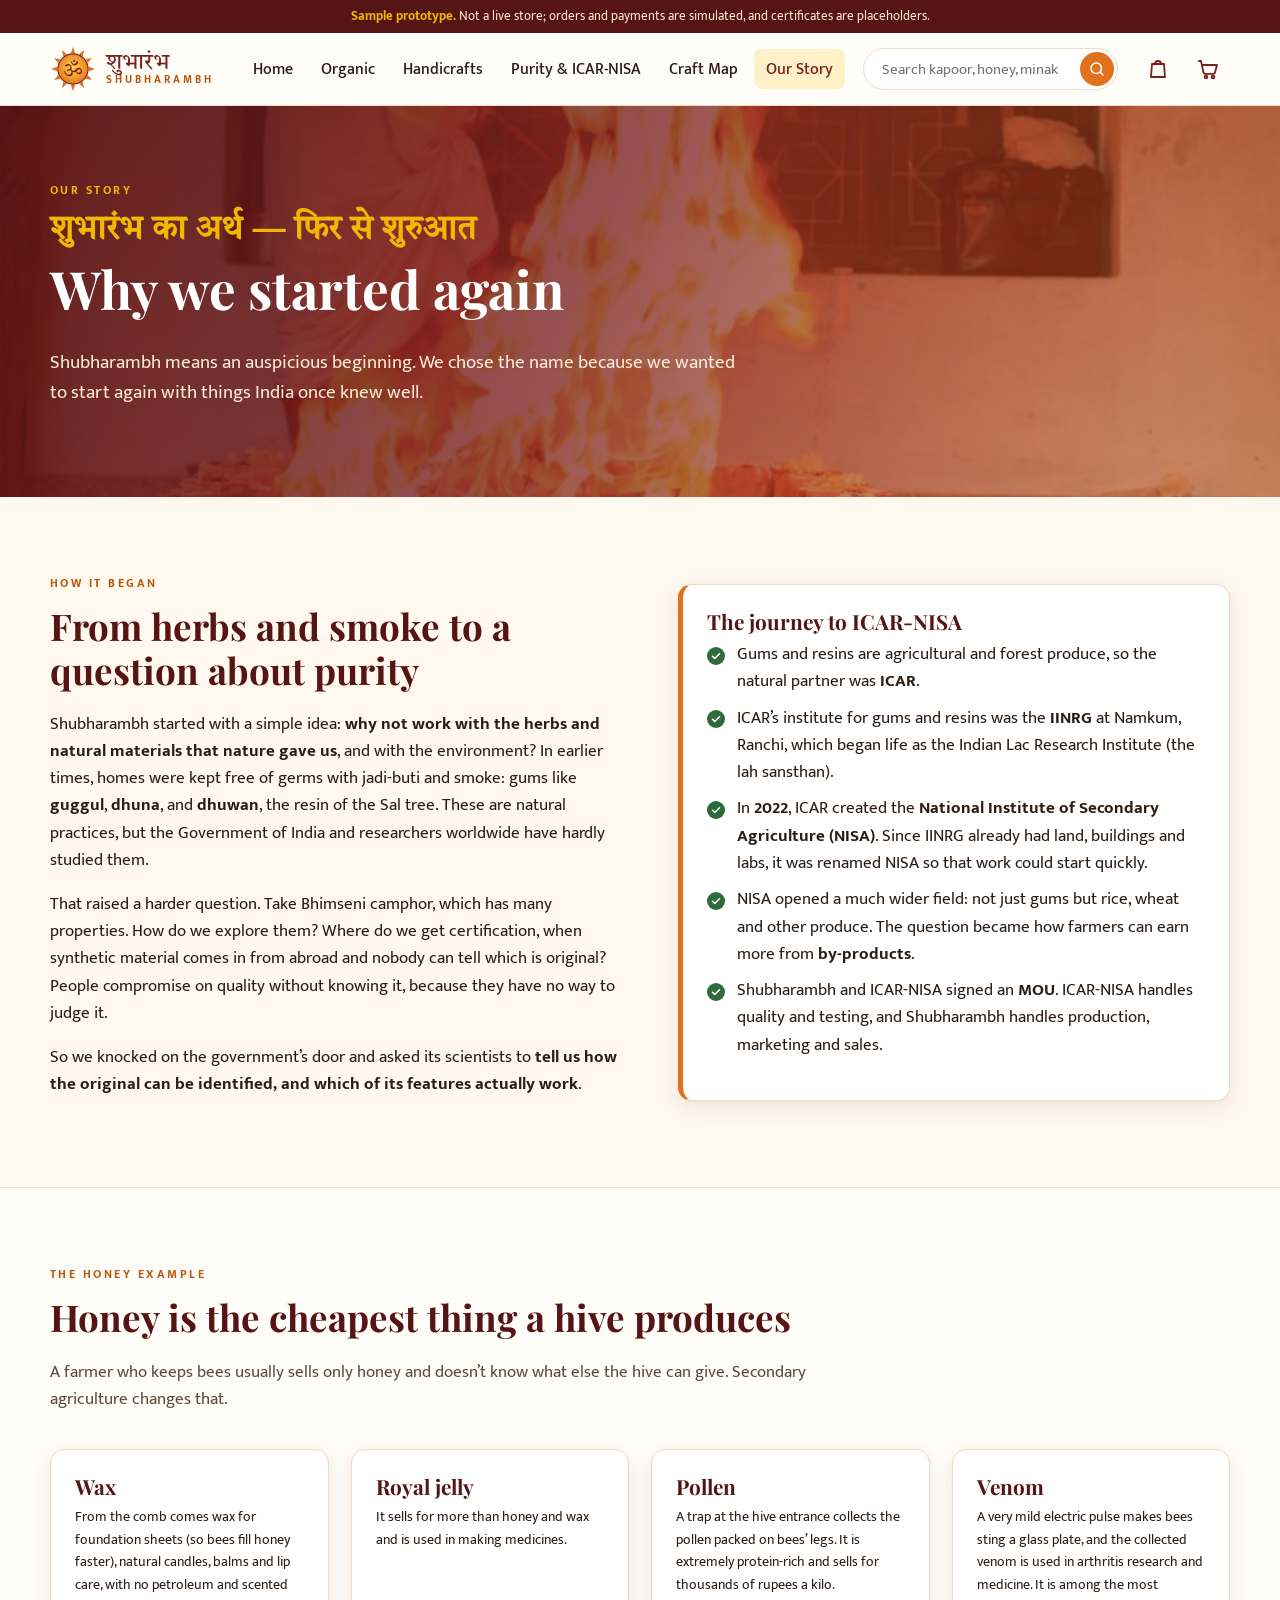
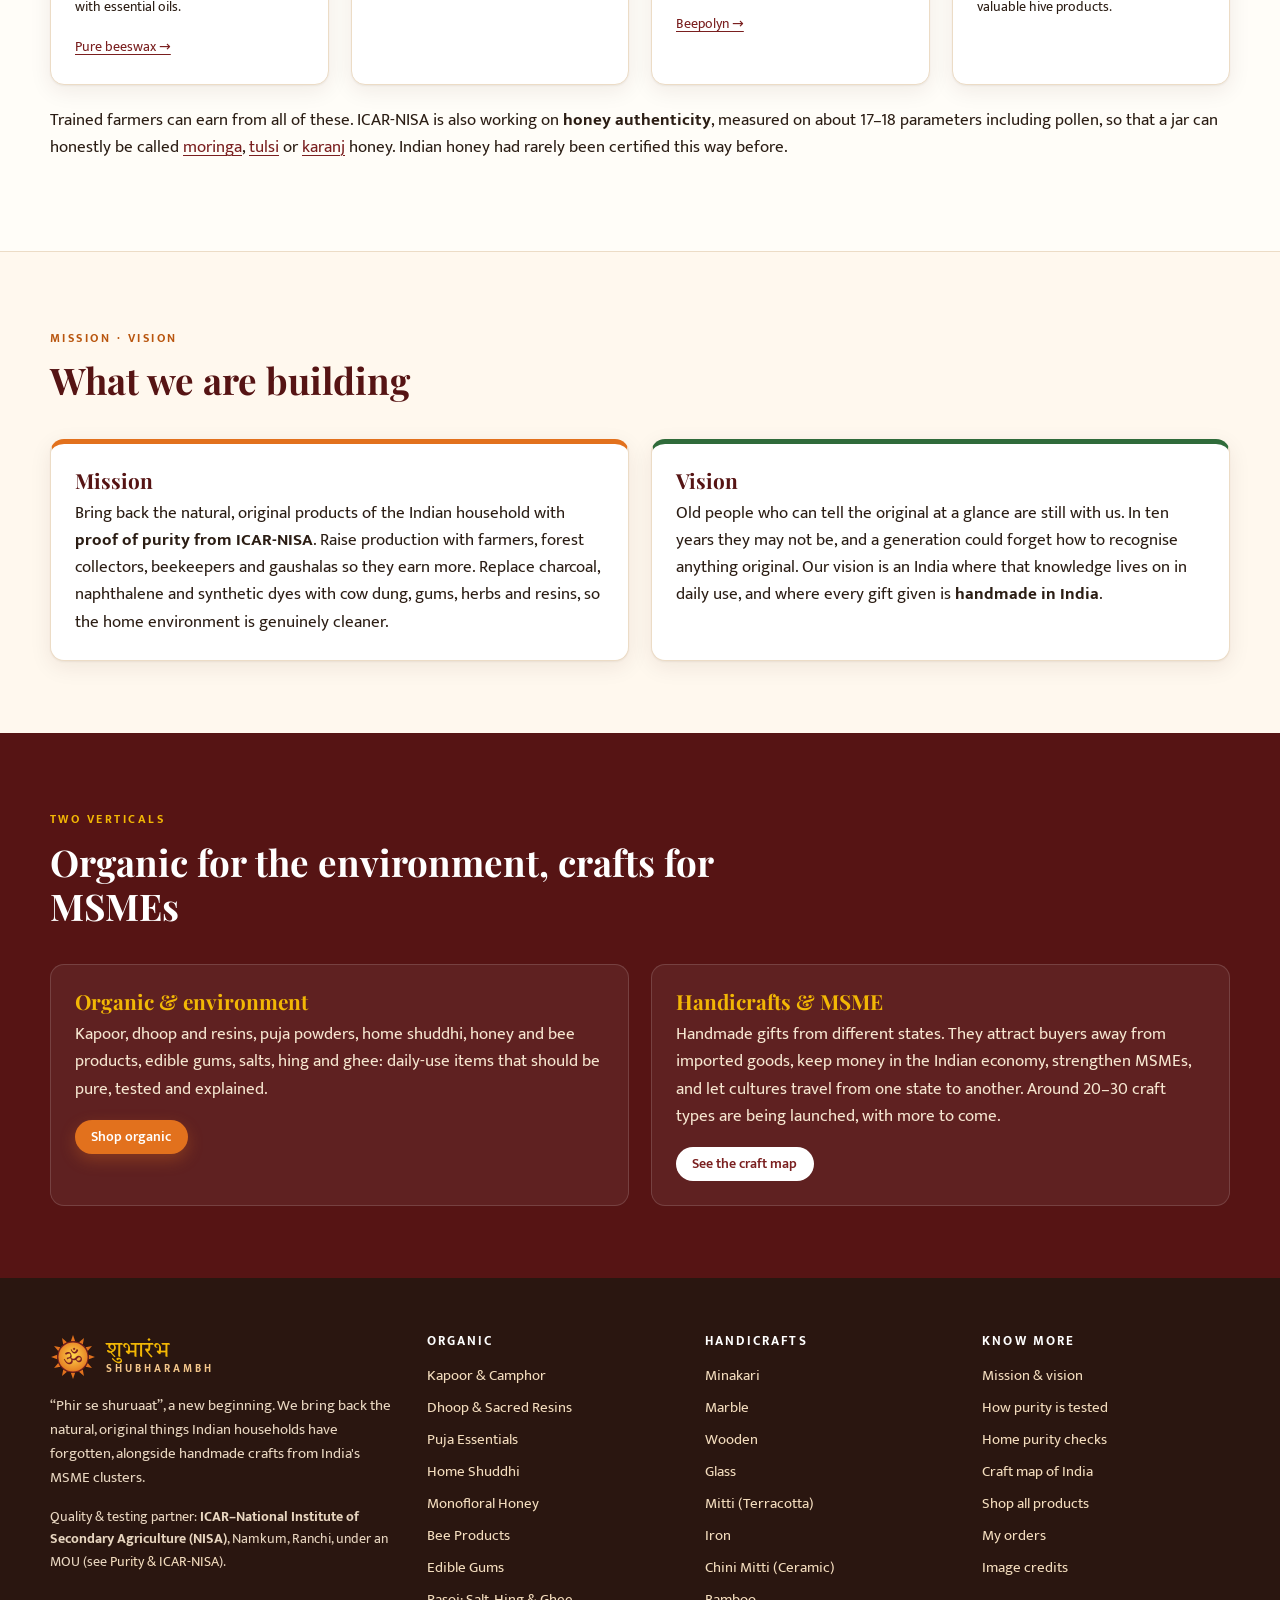
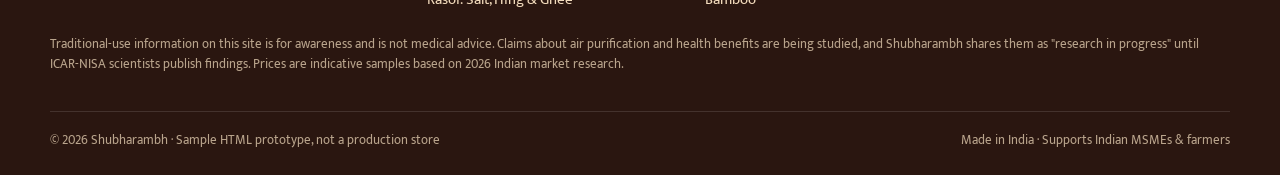
==== about.html @ 7a78f0c6 "Add Shubharambh sample marketplace (static HTML prototype) Static site, no build step, based on the " ====
<!doctype html>
<html lang="en">
<head>
  <meta charset="utf-8">
  <meta name="viewport" content="width=device-width, initial-scale=1">
  <title>Our Story | Shubharambh</title>
  <meta name="description" content="The story of Shubharambh: bringing natural, original products back to Indian homes with ICAR-NISA testing, and Indian handicrafts from MSME clusters.">
  <link rel="preconnect" href="https://fonts.googleapis.com">
  <link rel="preconnect" href="https://fonts.gstatic.com" crossorigin>
  <link href="https://fonts.googleapis.com/css2?family=Mukta:wght@400;500;600;700&family=Playfair+Display:wght@600;700&family=Tiro+Devanagari+Hindi&display=swap" rel="stylesheet">
  <link rel="stylesheet" href="assets/css/style.css">
  <link rel="icon" href="assets/img/brand/favicon.svg" type="image/svg+xml">
</head>
<body data-page="about">
  <div id="site-header"></div>
  <main id="main">
    <section class="hero" style="background-image:url('assets/img/site/env.jpg')">
      <div class="wrap" style="padding-top:70px;padding-bottom:70px">
        <span class="eyebrow" style="color:var(--haldi)">Our story</span>
        <h1><span class="deva">शुभारंभ का अर्थ — फिर से शुरुआत</span>Why we started again</h1>
        <p class="lead">Shubharambh means an auspicious beginning. We chose the name because we wanted to start again with things India once knew well.</p>
      </div>
    </section>

    <section class="block">
      <div class="wrap split">
        <div class="reveal">
          <span class="eyebrow">How it began</span>
          <h2>From herbs and smoke to a question about purity</h2>
          <p>Shubharambh started with a simple idea: <b>why not work with the herbs and natural materials that nature gave us</b>, and with the environment? In earlier times, homes were kept free of germs with jadi-buti and smoke: gums like <b>guggul</b>, <b>dhuna</b>, and <b>dhuwan</b>, the resin of the Sal tree. These are natural practices, but the Government of India and researchers worldwide have hardly studied them.</p>
          <p>That raised a harder question. Take Bhimseni camphor, which has many properties. How do we explore them? Where do we get certification, when synthetic material comes in from abroad and nobody can tell which is original? People compromise on quality without knowing it, because they have no way to judge it.</p>
          <p>So we knocked on the government’s door and asked its scientists to <b>tell us how the original can be identified, and which of its features actually work</b>.</p>
        </div>
        <div class="reveal">
          <div class="card" style="border-left:5px solid var(--saffron)">
            <h3>The journey to ICAR-NISA</h3>
            <ul class="checklist">
              <li>Gums and resins are agricultural and forest produce, so the natural partner was <b>ICAR</b>.</li>
              <li>ICAR’s institute for gums and resins was the <b>IINRG</b> at Namkum, Ranchi, which began life as the Indian Lac Research Institute (the lah sansthan).</li>
              <li>In <b>2022</b>, ICAR created the <b>National Institute of Secondary Agriculture (NISA)</b>. Since IINRG already had land, buildings and labs, it was renamed NISA so that work could start quickly.</li>
              <li>NISA opened a much wider field: not just gums but rice, wheat and other produce. The question became how farmers can earn more from <b>by-products</b>.</li>
              <li>Shubharambh and ICAR-NISA signed an <b>MOU</b>. ICAR-NISA handles quality and testing, and Shubharambh handles production, marketing and sales.</li>
            </ul>
          </div>
        </div>
      </div>
    </section>

    <section class="block block-paper">
      <div class="wrap">
        <div class="section-head reveal"><span class="eyebrow">The honey example</span><h2>Honey is the cheapest thing a hive produces</h2><p>A farmer who keeps bees usually sells only honey and doesn’t know what else the hive can give. Secondary agriculture changes that.</p></div>
        <div class="grid g4">
          <div class="card reveal"><h3>Wax</h3><p class="small">From the comb comes wax for foundation sheets (so bees fill honey faster), natural candles, balms and lip care, with no petroleum and scented with essential oils.</p><a class="small" href="product.html?id=beeswax">Pure beeswax →</a></div>
          <div class="card reveal"><h3>Royal jelly</h3><p class="small">It sells for more than honey and wax and is used in making medicines.</p></div>
          <div class="card reveal"><h3>Pollen</h3><p class="small">A trap at the hive entrance collects the pollen packed on bees’ legs. It is extremely protein-rich and sells for thousands of rupees a kilo.</p><a class="small" href="product.html?id=beepolyn">Beepolyn →</a></div>
          <div class="card reveal"><h3>Venom</h3><p class="small">A very mild electric pulse makes bees sting a glass plate, and the collected venom is used in arthritis research and medicine. It is among the most valuable hive products.</p></div>
        </div>
        <p class="reveal" style="margin-top:22px">Trained farmers can earn from all of these. ICAR-NISA is also working on <b>honey authenticity</b>, measured on about 17–18 parameters including pollen, so that a jar can honestly be called <a href="product.html?id=honey-moringa">moringa</a>, <a href="product.html?id=honey-tulsi">tulsi</a> or <a href="product.html?id=honey-karanj">karanj</a> honey. Indian honey had rarely been certified this way before.</p>
      </div>
    </section>

    <section class="block">
      <div class="wrap">
        <div class="section-head reveal"><span class="eyebrow">Mission · Vision</span><h2>What we are building</h2></div>
        <div class="grid g2">
          <div class="card mv-card reveal"><h3>Mission</h3><p>Bring back the natural, original products of the Indian household with <b>proof of purity from ICAR-NISA</b>. Raise production with farmers, forest collectors, beekeepers and gaushalas so they earn more. Replace charcoal, naphthalene and synthetic dyes with cow dung, gums, herbs and resins, so the home environment is genuinely cleaner.</p></div>
          <div class="card mv-card vision reveal"><h3>Vision</h3><p>Old people who can tell the original at a glance are still with us. In ten years they may not be, and a generation could forget how to recognise anything original. Our vision is an India where that knowledge lives on in daily use, and where every gift given is <b>handmade in India</b>.</p></div>
        </div>
      </div>
    </section>

    <section class="block block-maroon">
      <div class="wrap">
        <div class="section-head reveal"><span class="eyebrow">Two verticals</span><h2>Organic for the environment, crafts for MSMEs</h2></div>
        <div class="grid g2">
          <div class="card reveal"><h3>Organic &amp; environment</h3><p>Kapoor, dhoop and resins, puja powders, home shuddhi, honey and bee products, edible gums, salts, hing and ghee: daily-use items that should be pure, tested and explained.</p><a class="btn btn-primary btn-sm" href="products.html?type=organic">Shop organic</a></div>
          <div class="card reveal"><h3>Handicrafts &amp; MSME</h3><p>Handmade gifts from different states. They attract buyers away from imported goods, keep money in the Indian economy, strengthen MSMEs, and let cultures travel from one state to another. Around 20–30 craft types are being launched, with more to come.</p><a class="btn btn-light btn-sm" href="crafts.html">See the craft map</a></div>
        </div>
      </div>
    </section>
  </main>
  <div id="site-footer"></div>
  <script src="assets/js/data-organic.js"></script>
  <script src="assets/js/data-honey.js"></script>
  <script src="assets/js/data-crafts.js"></script>
  <script src="assets/js/images.js"></script>
  <script src="assets/js/app.js"></script>
</body>
</html>
---- assets/css/style.css ----
/* =========================================================
   Shubharambh — sample marketplace stylesheet
   Palette: saffron, kumkum maroon, haldi yellow, tulsi green, cream
   ========================================================= */
:root {
  --saffron: #e2711d;
  --saffron-dark: #b9560f;
  --maroon: #7a1f1f;
  --maroon-dark: #561414;
  --haldi: #f2b705;
  --haldi-soft: #fff1c7;
  --tulsi: #2f6b3a;
  --tulsi-soft: #e5f1e2;
  --sky: #1f5f8b;
  --cream: #fff8ee;
  --paper: #fffdf8;
  --ink: #2b1d14;
  --ink-soft: #5d4b3e;
  --line: #ecdcc6;
  --muted: #8a7766;
  --danger: #b3261e;
  --radius: 14px;
  --radius-sm: 9px;
  --shadow: 0 1px 2px rgba(60, 30, 10, .06), 0 6px 22px rgba(60, 30, 10, .08);
  --shadow-lg: 0 18px 50px rgba(60, 30, 10, .16);
  --wrap: 1220px;
  --font-body: "Mukta", "Segoe UI", system-ui, -apple-system, sans-serif;
  --font-display: "Playfair Display", Georgia, serif;
  --font-deva: "Tiro Devanagari Hindi", "Mukta", serif;
}

*, *::before, *::after { box-sizing: border-box; }
html { scroll-behavior: smooth; -webkit-text-size-adjust: 100%; }
body {
  margin: 0;
  font-family: var(--font-body);
  font-size: 17px;
  line-height: 1.6;
  color: var(--ink);
  background: var(--cream);
  overflow-x: hidden;
}
img { max-width: 100%; display: block; }
a { color: var(--maroon); text-decoration-thickness: 1px; text-underline-offset: 3px; }
a:hover { color: var(--saffron-dark); }
h1, h2, h3, h4 { font-family: var(--font-display); line-height: 1.2; margin: 0 0 .5em; color: var(--maroon-dark); }
h1 { font-size: clamp(2rem, 4.4vw, 3.3rem); }
h2 { font-size: clamp(1.6rem, 3vw, 2.3rem); }
h3 { font-size: 1.3rem; }
p { margin: 0 0 1em; }
.deva { font-family: var(--font-deva); }
.wrap { width: 100%; max-width: var(--wrap); margin: 0 auto; padding: 0 20px; }
.muted { color: var(--muted); }
.small { font-size: .88rem; }
.center { text-align: center; }
.sr-only { position: absolute; width: 1px; height: 1px; overflow: hidden; clip: rect(0 0 0 0); white-space: nowrap; }
.hidden { display: none !important; }

/* ---------- Buttons & chips ---------- */
.btn {
  display: inline-flex; align-items: center; justify-content: center; gap: .5em;
  font: 600 1rem/1 var(--font-body);
  padding: .85em 1.4em; border-radius: 999px; border: 2px solid transparent;
  cursor: pointer; text-decoration: none; transition: transform .15s, background .2s, color .2s, box-shadow .2s;
  white-space: nowrap;
}
.btn:active { transform: translateY(1px); }
.btn-primary { background: var(--saffron); color: #fff; box-shadow: 0 6px 16px rgba(226, 113, 29, .3); }
.btn-primary:hover { background: var(--saffron-dark); color: #fff; }
.btn-maroon { background: var(--maroon); color: #fff; }
.btn-maroon:hover { background: var(--maroon-dark); color: #fff; }
.btn-ghost { background: transparent; color: var(--maroon); border-color: var(--maroon); }
.btn-ghost:hover { background: var(--maroon); color: #fff; }
.btn-light { background: #fff; color: var(--maroon); }
.btn-light:hover { background: var(--haldi-soft); color: var(--maroon-dark); }
.btn-sm { padding: .55em 1em; font-size: .9rem; }
.btn-block { width: 100%; }
.btn[disabled] { opacity: .5; cursor: not-allowed; }

.chip {
  display: inline-flex; align-items: center; gap: .35em;
  padding: .35em .85em; border-radius: 999px; font-size: .88rem; font-weight: 500;
  background: #fff; border: 1px solid var(--line); color: var(--ink-soft); cursor: pointer;
  transition: all .15s;
}
.chip:hover { border-color: var(--saffron); color: var(--saffron-dark); }
.chip.active { background: var(--maroon); border-color: var(--maroon); color: #fff; }
.badge {
  display: inline-block; font-size: .72rem; font-weight: 700; letter-spacing: .04em; text-transform: uppercase;
  padding: .3em .7em; border-radius: 6px; background: var(--haldi-soft); color: var(--maroon);
}
.badge-green { background: var(--tulsi-soft); color: var(--tulsi); }
.badge-blue { background: #e3eef7; color: var(--sky); }
.badge-maroon { background: var(--maroon); color: #fff; }

/* ---------- Top strip + header ---------- */
.sample-strip {
  background: var(--maroon-dark); color: #f8e7c9; font-size: .82rem; text-align: center; padding: 6px 16px;
}
.sample-strip b { color: var(--haldi); }
.site-header {
  position: sticky; top: 0; z-index: 50;
  background: rgba(255, 253, 248, .96); backdrop-filter: saturate(1.4) blur(8px);
  border-bottom: 1px solid var(--line);
}
.header-row { display: flex; align-items: center; gap: 18px; height: 72px; }
.brand { display: flex; align-items: center; gap: 10px; text-decoration: none; flex-shrink: 0; }
.brand svg { width: 46px; height: 46px; }
.brand-text { display: flex; flex-direction: column; line-height: 1.05; }
.brand-text .hi { font-family: var(--font-deva); font-size: 1.45rem; color: var(--maroon); }
.brand-text .en { font-size: .68rem; letter-spacing: .28em; color: var(--saffron-dark); font-weight: 700; }
.main-nav { display: flex; gap: 4px; margin-left: 8px; }
.main-nav a {
  text-decoration: none; color: var(--ink); font-weight: 500; padding: 8px 12px; border-radius: 8px; font-size: .97rem;
}
.main-nav a:hover, .main-nav a.active { background: var(--haldi-soft); color: var(--maroon); }
.header-search { flex: 1; position: relative; max-width: 380px; margin-left: auto; }
.header-search input {
  width: 100%; height: 42px; border-radius: 999px; border: 1px solid var(--line); background: #fff;
  padding: 0 44px 0 18px; font: inherit; font-size: .95rem; color: var(--ink);
}
.header-search input:focus { outline: 2px solid var(--saffron); outline-offset: 1px; border-color: transparent; }
.header-search button {
  position: absolute; right: 4px; top: 4px; width: 34px; height: 34px; border-radius: 50%;
  border: 0; background: var(--saffron); color: #fff; cursor: pointer; display: grid; place-items: center;
}
.suggest {
  position: absolute; top: calc(100% + 6px); left: 0; right: 0; background: #fff; border-radius: 12px;
  box-shadow: var(--shadow-lg); border: 1px solid var(--line); overflow: hidden; z-index: 60; max-height: 70vh; overflow-y: auto;
}
.suggest a { display: flex; gap: 10px; align-items: center; padding: 8px 12px; text-decoration: none; color: var(--ink); }
.suggest a:hover, .suggest a.hl { background: var(--haldi-soft); }
.suggest img { width: 42px; height: 42px; object-fit: cover; border-radius: 8px; }
.suggest .s-name { font-weight: 600; font-size: .93rem; line-height: 1.2; }
.suggest .s-meta { font-size: .78rem; color: var(--muted); }
.suggest .s-all { justify-content: center; font-weight: 600; color: var(--maroon); border-top: 1px solid var(--line); }
.header-icons { display: flex; align-items: center; gap: 6px; }
.icon-btn {
  position: relative; width: 44px; height: 44px; border-radius: 50%; display: grid; place-items: center;
  color: var(--maroon); text-decoration: none; background: transparent; border: 0; cursor: pointer;
}
.icon-btn:hover { background: var(--haldi-soft); }
.icon-btn svg { width: 24px; height: 24px; }
.cart-count {
  position: absolute; top: 3px; right: 1px; min-width: 19px; height: 19px; border-radius: 10px; padding: 0 5px;
  background: var(--saffron); color: #fff; font-size: .72rem; font-weight: 700; display: grid; place-items: center;
}
.cart-count:empty, .cart-count[data-n="0"] { display: none; }
.menu-toggle { display: none; }
.mobile-nav { display: none; }

/* ---------- Hero ---------- */
.hero {
  position: relative; color: #fff; overflow: hidden;
  background-color: var(--maroon-dark); background-position: center; background-size: cover; background-repeat: no-repeat;
}
.hero::before {
  content: ""; position: absolute; inset: 0;
  background: linear-gradient(115deg, rgba(86, 20, 20, .92) 0%, rgba(122, 31, 31, .78) 45%, rgba(226, 113, 29, .45) 100%);
}
.hero .wrap { position: relative; padding-top: 88px; padding-bottom: 96px; }
.hero h1 { color: #fff; max-width: 15em; }
.hero h1 .deva { color: var(--haldi); display: block; font-size: .62em; margin-bottom: .2em; }
.hero p.lead { font-size: 1.2rem; max-width: 36em; color: #fbe9d4; }
.hero-actions { display: flex; flex-wrap: wrap; gap: 12px; margin-top: 26px; }
.hero-badges { display: flex; flex-wrap: wrap; gap: 10px 22px; margin-top: 34px; font-size: .92rem; color: #fbe0c2; }
.hero-badges span { display: inline-flex; align-items: center; gap: 8px; }
.hero-badges svg { width: 20px; height: 20px; color: var(--haldi); }
.mandala {
  position: absolute; right: -120px; top: 50%; transform: translateY(-50%); width: 560px; height: 560px; opacity: .14; color: var(--haldi);
  pointer-events: none;
}

/* ---------- Sections ---------- */
section.block { padding: 72px 0; }
section.block.tight { padding: 48px 0; }
.block-paper { background: var(--paper); border-top: 1px solid var(--line); border-bottom: 1px solid var(--line); }
.block-maroon { background: var(--maroon-dark); color: #f6e6d0; }
.block-maroon h2, .block-maroon h3 { color: #fff; }
.block-green { background: var(--tulsi-soft); }
.eyebrow {
  display: inline-block; font-size: .78rem; font-weight: 700; letter-spacing: .2em; text-transform: uppercase;
  color: var(--saffron-dark); margin-bottom: 10px;
}
.block-maroon .eyebrow { color: var(--haldi); }
.section-head { max-width: 760px; margin-bottom: 36px; }
.section-head.center { margin-left: auto; margin-right: auto; }
.section-head p { color: var(--ink-soft); font-size: 1.08rem; }
.block-maroon .section-head p { color: #f0d9bd; }

.grid { display: grid; gap: 22px; }
.g2 { grid-template-columns: repeat(2, 1fr); }
.g3 { grid-template-columns: repeat(3, 1fr); }
.g4 { grid-template-columns: repeat(4, 1fr); }
.split { display: grid; grid-template-columns: 1.05fr 1fr; gap: 48px; align-items: center; }

.card {
  background: #fff; border: 1px solid var(--line); border-radius: var(--radius); padding: 24px; box-shadow: var(--shadow);
}
.card h3 { margin-bottom: .35em; }
.card p:last-child { margin-bottom: 0; }
.icon-circle {
  width: 52px; height: 52px; border-radius: 50%; display: grid; place-items: center; margin-bottom: 14px;
  background: var(--haldi-soft); color: var(--maroon);
}
.icon-circle svg { width: 26px; height: 26px; }
.block-maroon .card { background: rgba(255, 255, 255, .06); border-color: rgba(255, 255, 255, .14); box-shadow: none; color: #f6e6d0; }
.block-maroon .card h3 { color: var(--haldi); }

.mv-card { border-top: 5px solid var(--saffron); }
.mv-card.vision { border-top-color: var(--tulsi); }
.mv-card.values { border-top-color: var(--maroon); }

.stat-row { display: grid; grid-template-columns: repeat(4, 1fr); gap: 18px; margin-top: 36px; }
.stat { background: rgba(255,255,255,.07); border: 1px solid rgba(255,255,255,.15); border-radius: var(--radius); padding: 18px 20px; }
.stat b { display: block; font-family: var(--font-display); font-size: 2rem; color: var(--haldi); line-height: 1.1; }
.stat span { font-size: .92rem; color: #f0d9bd; }

.img-frame { border-radius: 18px; overflow: hidden; box-shadow: var(--shadow-lg); position: relative; }
.img-frame img { width: 100%; height: 100%; object-fit: cover; }
.img-stack { display: grid; grid-template-columns: 1fr 1fr; gap: 14px; }
.img-stack .img-frame { aspect-ratio: 4/5; }
.img-stack .img-frame:nth-child(2) { margin-top: 40px; }

.checklist { list-style: none; padding: 0; margin: 0 0 1em; }
.checklist li { position: relative; padding-left: 30px; margin-bottom: .55em; }
.checklist li::before {
  content: ""; position: absolute; left: 0; top: .35em; width: 18px; height: 18px; border-radius: 50%;
  background: var(--tulsi) url("data:image/svg+xml,%3Csvg xmlns='http://www.w3.org/2000/svg' viewBox='0 0 24 24' fill='none' stroke='white' stroke-width='3.2' stroke-linecap='round' stroke-linejoin='round'%3E%3Cpath d='M5 12.5l4.5 4.5L19 7.5'/%3E%3C/svg%3E") center/12px no-repeat;
}
.crosslist { list-style: none; padding: 0; margin: 0 0 1em; }
.crosslist li { position: relative; padding-left: 30px; margin-bottom: .55em; }
.crosslist li::before {
  content: "×"; position: absolute; left: 0; top: .1em; width: 18px; height: 18px; border-radius: 50%;
  background: var(--danger); color: #fff; font-weight: 700; font-size: 14px; line-height: 18px; text-align: center;
}

/* comparison */
.compare { display: grid; grid-template-columns: 1fr 1fr; gap: 0; border-radius: var(--radius); overflow: hidden; box-shadow: var(--shadow); }
.compare > div { padding: 28px; }
.compare .bad { background: #fbeeee; }
.compare .good { background: var(--tulsi-soft); }
.compare h3 { font-size: 1.15rem; }

/* process steps */
.steps { counter-reset: step; display: grid; grid-template-columns: repeat(4, 1fr); gap: 18px; }
.step { position: relative; background: #fff; border: 1px solid var(--line); border-radius: var(--radius); padding: 22px 20px 20px; }
.step::before {
  counter-increment: step; content: counter(step);
  position: absolute; top: -16px; left: 18px; width: 34px; height: 34px; border-radius: 50%;
  background: var(--saffron); color: #fff; font-weight: 700; display: grid; place-items: center;
}
.step h4 { font-family: var(--font-body); font-size: 1.05rem; margin: 8px 0 6px; color: var(--maroon); }
.step p { font-size: .94rem; color: var(--ink-soft); margin: 0; }

/* MOU split */
.mou { display: grid; grid-template-columns: 1fr auto 1fr; gap: 0; align-items: stretch; }
.mou .side { background: #fff; border: 1px solid var(--line); border-radius: var(--radius); padding: 26px; }
.mou .side.nisa { border-top: 5px solid var(--tulsi); }
.mou .side.sr { border-top: 5px solid var(--saffron); }
.mou .join { display: grid; place-items: center; padding: 0 18px; font-family: var(--font-display); font-size: 1.1rem; color: var(--maroon); text-align: center; }
.mou .join span { display: block; width: 64px; height: 64px; border-radius: 50%; background: var(--maroon); color: #fff; display: grid; place-items: center; font-weight: 700; font-size: .9rem; }

/* category tiles */
.cat-tile {
  position: relative; display: block; border-radius: var(--radius); overflow: hidden; aspect-ratio: 4/3; text-decoration: none; color: #fff;
  box-shadow: var(--shadow);
}
.cat-tile img { width: 100%; height: 100%; object-fit: cover; transition: transform .5s; }
.cat-tile:hover img { transform: scale(1.06); }
.cat-tile::after { content: ""; position: absolute; inset: 0; background: linear-gradient(to top, rgba(40, 10, 5, .85), rgba(40, 10, 5, 0) 60%); }
.cat-tile .cat-label { position: absolute; left: 16px; right: 16px; bottom: 14px; z-index: 1; }
.cat-tile .cat-label b { display: block; font-family: var(--font-display); font-size: 1.25rem; }
.cat-tile .cat-label span { font-size: .85rem; color: #f8dcb9; }

/* ---------- Product card ---------- */
.products-grid { display: grid; grid-template-columns: repeat(auto-fill, minmax(230px, 1fr)); gap: 20px; }
.p-card {
  background: #fff; border: 1px solid var(--line); border-radius: var(--radius); overflow: hidden; display: flex; flex-direction: column;
  transition: box-shadow .2s, transform .2s; position: relative;
}
.p-card:hover { box-shadow: var(--shadow-lg); transform: translateY(-2px); }
.p-card .p-img { position: relative; aspect-ratio: 1/1; background: #f6ede0; overflow: hidden; display: block; }
.p-card .p-img img { width: 100%; height: 100%; object-fit: cover; transition: opacity .35s, transform .5s; }
.p-card .p-img img.alt { position: absolute; inset: 0; opacity: 0; }
.p-card:hover .p-img img.alt { opacity: 1; }
.p-card .p-tags { position: absolute; top: 10px; left: 10px; display: flex; flex-direction: column; gap: 5px; align-items: flex-start; z-index: 1; }
.p-card .p-body { padding: 14px 16px 16px; display: flex; flex-direction: column; flex: 1; }
.p-card .p-cat { font-size: .74rem; letter-spacing: .1em; text-transform: uppercase; color: var(--saffron-dark); font-weight: 700; }
.p-card .p-name { font-family: var(--font-display); font-weight: 600; font-size: 1.08rem; line-height: 1.25; margin: 4px 0 2px; color: var(--ink); text-decoration: none; }
.p-card .p-name:hover { color: var(--maroon); }
.p-card .p-hi { font-family: var(--font-deva); color: var(--muted); font-size: .9rem; }
.p-card .p-short { font-size: .88rem; color: var(--ink-soft); margin: 6px 0 10px; line-height: 1.45; display: -webkit-box; -webkit-line-clamp: 2; -webkit-box-orient: vertical; overflow: hidden; }
.p-card .p-foot { margin-top: auto; display: flex; align-items: flex-end; justify-content: space-between; gap: 8px; }
.price { font-weight: 700; font-size: 1.15rem; color: var(--maroon-dark); }
.price .mrp { font-weight: 400; font-size: .85rem; color: var(--muted); text-decoration: line-through; margin-left: 6px; }
.price .off { font-size: .8rem; color: var(--tulsi); font-weight: 700; margin-left: 6px; }
.price-unit { font-size: .78rem; color: var(--muted); display: block; font-weight: 400; }
.add-mini {
  width: 40px; height: 40px; border-radius: 50%; border: 0; background: var(--saffron); color: #fff; cursor: pointer; display: grid; place-items: center; flex-shrink: 0;
}
.add-mini:hover { background: var(--maroon); }
.add-mini svg { width: 20px; height: 20px; }

/* ---------- Shop page ---------- */
.page-head { padding: 40px 0 26px; background: var(--paper); border-bottom: 1px solid var(--line); }
.page-head h1 { font-size: clamp(1.8rem, 3.4vw, 2.6rem); margin-bottom: .2em; }
.crumbs { font-size: .86rem; color: var(--muted); margin-bottom: 10px; }
.crumbs a { color: var(--muted); }
.shop-layout { display: grid; grid-template-columns: 270px 1fr; gap: 30px; padding: 30px 0 70px; align-items: start; }
.filters { position: sticky; top: 90px; background: #fff; border: 1px solid var(--line); border-radius: var(--radius); padding: 20px; max-height: calc(100vh - 110px); overflow-y: auto; }
.filters h4 { font-family: var(--font-body); font-size: .8rem; letter-spacing: .14em; text-transform: uppercase; color: var(--muted); margin: 18px 0 8px; }
.filters h4:first-child { margin-top: 0; }
.filter-list { list-style: none; margin: 0; padding: 0; }
.filter-list label { display: flex; align-items: center; gap: 8px; padding: 4px 0; cursor: pointer; font-size: .95rem; }
.filter-list label .count { margin-left: auto; font-size: .78rem; color: var(--muted); }
.filter-list input { accent-color: var(--saffron); width: 16px; height: 16px; }
.seg { display: flex; background: var(--cream); border: 1px solid var(--line); border-radius: 999px; padding: 3px; }
.seg button { flex: 1; border: 0; background: transparent; padding: 7px 8px; border-radius: 999px; font: 600 .86rem var(--font-body); color: var(--ink-soft); cursor: pointer; }
.seg button.active { background: var(--maroon); color: #fff; }
.range-row { display: flex; gap: 8px; align-items: center; }
.range-row input { width: 100%; padding: 8px 10px; border: 1px solid var(--line); border-radius: 8px; font: inherit; font-size: .9rem; }
.shop-toolbar { display: flex; flex-wrap: wrap; gap: 12px; align-items: center; justify-content: space-between; margin-bottom: 18px; }
.shop-search { position: relative; flex: 1; min-width: 220px; max-width: 520px; }
.shop-search input { width: 100%; height: 46px; border: 1px solid var(--line); border-radius: 12px; padding: 0 16px 0 44px; font: inherit; background: #fff; }
.shop-search input:focus { outline: 2px solid var(--saffron); border-color: transparent; }
.shop-search svg { position: absolute; left: 14px; top: 13px; width: 20px; height: 20px; color: var(--muted); }
select.sort, .field select {
  height: 46px; border: 1px solid var(--line); border-radius: 12px; padding: 0 14px; font: inherit; background: #fff; color: var(--ink);
}
.result-meta { font-size: .92rem; color: var(--muted); margin-bottom: 14px; }
.active-filters { display: flex; flex-wrap: wrap; gap: 8px; margin-bottom: 14px; }
.active-filters .chip { background: var(--haldi-soft); border-color: var(--haldi); color: var(--maroon); }
.empty-state { text-align: center; padding: 60px 20px; background: #fff; border: 1px dashed var(--line); border-radius: var(--radius); }
.filter-toggle { display: none; }
mark { background: var(--haldi-soft); color: inherit; padding: 0 2px; border-radius: 3px; }

/* ---------- Product detail ---------- */
.pd { display: grid; grid-template-columns: 1.05fr 1fr; gap: 46px; padding: 30px 0 30px; align-items: start; }
.gallery { position: sticky; top: 90px; }
.gallery-main { position: relative; border-radius: 18px; overflow: hidden; background: #f6ede0; aspect-ratio: 1/1; border: 1px solid var(--line); }
.gallery-main img { width: 100%; height: 100%; object-fit: contain; background: #f6ede0; cursor: zoom-in; }
.gallery-main .g-nav {
  position: absolute; top: 50%; transform: translateY(-50%); width: 42px; height: 42px; border-radius: 50%; border: 0; background: rgba(255,255,255,.9);
  box-shadow: var(--shadow); cursor: pointer; color: var(--maroon); display: grid; place-items: center;
}
.gallery-main .g-prev { left: 12px; }
.gallery-main .g-next { right: 12px; }
.gallery-main .g-count { position: absolute; right: 12px; bottom: 12px; background: rgba(43, 29, 20, .75); color: #fff; font-size: .8rem; padding: 3px 10px; border-radius: 999px; }
.gallery-main .g-credit { position: absolute; left: 12px; bottom: 12px; max-width: 70%; background: rgba(255,255,255,.88); color: var(--ink-soft); font-size: .7rem; padding: 3px 8px; border-radius: 6px; line-height: 1.3; }
.gallery-main .g-credit a { color: var(--ink-soft); }
.thumbs { display: grid; grid-template-columns: repeat(6, 1fr); gap: 8px; margin-top: 10px; }
.thumbs button { padding: 0; border: 2px solid transparent; border-radius: 10px; overflow: hidden; cursor: pointer; aspect-ratio: 1/1; background: #f6ede0; }
.thumbs button.active { border-color: var(--saffron); }
.thumbs img { width: 100%; height: 100%; object-fit: cover; }
.pd-info h1 { font-size: clamp(1.7rem, 3vw, 2.35rem); margin-bottom: .1em; }
.pd-hi { font-family: var(--font-deva); font-size: 1.15rem; color: var(--saffron-dark); }
.pd-tagline { font-size: 1.1rem; color: var(--ink-soft); margin: 12px 0 16px; }
.pd-badges { display: flex; flex-wrap: wrap; gap: 8px; margin: 10px 0; }
.pd-price { font-size: 1.9rem; font-weight: 700; color: var(--maroon-dark); margin: 6px 0 2px; }
.pd-price .mrp { font-size: 1.05rem; font-weight: 400; color: var(--muted); text-decoration: line-through; margin-left: 10px; }
.pd-price .off { font-size: 1rem; color: var(--tulsi); margin-left: 10px; }
.tax-note { font-size: .82rem; color: var(--muted); margin-bottom: 18px; }
.opt-label { font-weight: 600; font-size: .92rem; margin: 14px 0 8px; }
.variants { display: flex; flex-wrap: wrap; gap: 8px; }
.variants button {
  border: 1.5px solid var(--line); background: #fff; border-radius: 10px; padding: 8px 14px; font: 500 .93rem var(--font-body); cursor: pointer; color: var(--ink);
}
.variants button small { display: block; font-size: .75rem; color: var(--muted); }
.variants button.active { border-color: var(--saffron); background: #fff6ec; box-shadow: 0 0 0 2px rgba(226, 113, 29, .2); }
.buy-row { display: flex; gap: 12px; margin: 22px 0 14px; flex-wrap: wrap; }
.qty { display: inline-flex; align-items: center; border: 1.5px solid var(--line); border-radius: 999px; background: #fff; overflow: hidden; height: 50px; }
.qty button { width: 42px; height: 100%; border: 0; background: transparent; font-size: 1.3rem; cursor: pointer; color: var(--maroon); }
.qty button:hover { background: var(--haldi-soft); }
.qty input { width: 44px; text-align: center; border: 0; font: 600 1rem var(--font-body); background: transparent; -moz-appearance: textfield; }
.qty input::-webkit-outer-spin-button, .qty input::-webkit-inner-spin-button { -webkit-appearance: none; margin: 0; }
.qty.sm { height: 38px; }
.qty.sm button { width: 34px; font-size: 1.1rem; }
.qty.sm input { width: 34px; }
.buy-row .btn { height: 50px; flex: 1; min-width: 160px; }
.assure { display: grid; grid-template-columns: repeat(3, 1fr); gap: 10px; margin: 18px 0; }
.assure div { background: #fff; border: 1px solid var(--line); border-radius: 12px; padding: 10px 12px; font-size: .82rem; color: var(--ink-soft); display: flex; gap: 8px; align-items: center; }
.assure svg { width: 22px; height: 22px; color: var(--tulsi); flex-shrink: 0; }
.spec-table { width: 100%; border-collapse: collapse; font-size: .94rem; }
.spec-table th, .spec-table td { text-align: left; padding: 9px 10px; border-bottom: 1px solid var(--line); vertical-align: top; }
.spec-table th { width: 38%; color: var(--muted); font-weight: 500; }

/* certification placeholder */
.cert {
  border: 2px dashed var(--tulsi); border-radius: 16px; background: linear-gradient(135deg, #f4faf1, #fffdf6);
  padding: 22px; display: grid; grid-template-columns: auto 1fr auto; gap: 18px; align-items: center; position: relative; overflow: hidden;
}
.cert::before {
  content: "SAMPLE"; position: absolute; right: -34px; top: 18px; transform: rotate(35deg); background: var(--danger); color: #fff;
  font-size: .7rem; font-weight: 700; letter-spacing: .2em; padding: 3px 40px;
}
.cert .seal { width: 86px; height: 86px; color: var(--tulsi); }
.cert h4 { font-family: var(--font-body); margin: 0 0 4px; color: var(--tulsi); font-size: 1.02rem; }
.cert .cert-meta { font-size: .85rem; color: var(--ink-soft); line-height: 1.5; }
.cert .cert-meta b { color: var(--ink); }
.cert .qr { width: 92px; height: 92px; background: #fff; border: 1px solid var(--line); border-radius: 8px; padding: 6px; }
.cert .qr svg { width: 100%; height: 100%; }
.cert .qr-cap { font-size: .68rem; text-align: center; color: var(--muted); margin-top: 4px; }
.cert.progress { border-color: var(--haldi); background: linear-gradient(135deg, #fffaf0, #fffdf6); }
.cert.progress h4 { color: var(--saffron-dark); }
.cert.progress .seal { color: var(--saffron); }
.cert.craft { border-color: var(--sky); background: linear-gradient(135deg, #f1f6fb, #fffdf6); }
.cert.craft h4 { color: var(--sky); }
.cert.craft .seal { color: var(--sky); }
.status-pill { display: inline-flex; align-items: center; gap: 6px; font-size: .78rem; font-weight: 700; padding: 3px 10px; border-radius: 999px; background: var(--tulsi); color: #fff; margin-bottom: 6px; }
.status-pill.progress { background: var(--saffron); }
.status-pill.craft { background: var(--sky); }
.status-pill i { width: 7px; height: 7px; border-radius: 50%; background: #fff; display: inline-block; }

/* tabs */
.tabs { margin: 30px 0 70px; }
.tab-bar { display: flex; gap: 4px; border-bottom: 2px solid var(--line); overflow-x: auto; scrollbar-width: none; }
.tab-bar::-webkit-scrollbar { display: none; }
.tab-bar button {
  border: 0; background: transparent; padding: 12px 18px; font: 600 1rem var(--font-body); color: var(--ink-soft); cursor: pointer; white-space: nowrap;
  border-bottom: 3px solid transparent; margin-bottom: -2px;
}
.tab-bar button.active { color: var(--maroon); border-bottom-color: var(--saffron); }
.tab-panel { padding: 28px 0 0; display: none; }
.tab-panel.active { display: block; }
.desc-grid { display: grid; grid-template-columns: 1fr 1fr; gap: 22px; }
.desc-box { background: #fff; border: 1px solid var(--line); border-radius: var(--radius); padding: 22px 24px; }
.desc-box h3 { font-size: 1.15rem; display: flex; align-items: center; gap: 10px; }
.desc-box h3 svg { width: 24px; height: 24px; flex-shrink: 0; }
.desc-box.missing { border-left: 5px solid var(--danger); }
.desc-box.missing h3 svg { color: var(--danger); }
.desc-box.brings { border-left: 5px solid var(--tulsi); }
.desc-box.brings h3 svg { color: var(--tulsi); }
.desc-box.full { grid-column: 1 / -1; }
.test-table { width: 100%; border-collapse: collapse; font-size: .94rem; background: #fff; border-radius: var(--radius); overflow: hidden; border: 1px solid var(--line); }
.test-table th { background: var(--maroon); color: #fff; text-align: left; padding: 10px 14px; font-weight: 600; }
.test-table td { padding: 10px 14px; border-bottom: 1px solid var(--line); vertical-align: top; }
.test-table tr:nth-child(even) td { background: #fffaf2; }
.test-table td:first-child { font-weight: 600; color: var(--maroon-dark); width: 28%; }
.home-test { background: var(--haldi-soft); border-radius: var(--radius); padding: 20px 22px; border: 1px solid #f1d27a; }
.home-test h4 { font-family: var(--font-body); color: var(--maroon); margin: 0 0 6px; }
.note { font-size: .84rem; color: var(--muted); border-left: 3px solid var(--line); padding-left: 12px; margin-top: 16px; }
.variety-box { background: #fff; border: 1px solid var(--line); border-radius: var(--radius); padding: 18px 20px; }

/* ---------- Cart & checkout ---------- */
.cart-layout { display: grid; grid-template-columns: 1fr 380px; gap: 30px; padding: 30px 0 70px; align-items: start; }
.cart-item { display: grid; grid-template-columns: 96px 1fr auto; gap: 16px; align-items: center; background: #fff; border: 1px solid var(--line); border-radius: var(--radius); padding: 14px; margin-bottom: 12px; }
.cart-item img { width: 96px; height: 96px; object-fit: cover; border-radius: 10px; }
.cart-item .ci-name { font-family: var(--font-display); font-weight: 600; font-size: 1.05rem; text-decoration: none; color: var(--ink); }
.cart-item .ci-meta { font-size: .84rem; color: var(--muted); }
.cart-item .ci-right { text-align: right; display: flex; flex-direction: column; align-items: flex-end; gap: 8px; }
.link-btn { background: none; border: 0; color: var(--danger); cursor: pointer; font: 500 .84rem var(--font-body); padding: 0; text-decoration: underline; }
.summary { background: #fff; border: 1px solid var(--line); border-radius: var(--radius); padding: 22px; position: sticky; top: 90px; }
.summary h3 { font-size: 1.2rem; }
.sum-row { display: flex; justify-content: space-between; padding: 6px 0; font-size: .97rem; }
.sum-row.total { border-top: 1px solid var(--line); margin-top: 8px; padding-top: 12px; font-weight: 700; font-size: 1.2rem; color: var(--maroon-dark); }
.sum-row .green { color: var(--tulsi); }
.coupon { display: flex; gap: 8px; margin: 12px 0; }
.coupon input { flex: 1; height: 42px; border: 1px solid var(--line); border-radius: 10px; padding: 0 12px; font: inherit; text-transform: uppercase; }
.free-ship { font-size: .85rem; background: var(--tulsi-soft); color: var(--tulsi); padding: 8px 12px; border-radius: 10px; margin-bottom: 10px; }
.progress-bar { height: 6px; background: #e7dccb; border-radius: 6px; overflow: hidden; margin-top: 6px; }
.progress-bar i { display: block; height: 100%; background: var(--tulsi); }
.form-card { background: #fff; border: 1px solid var(--line); border-radius: var(--radius); padding: 24px; margin-bottom: 18px; }
.form-card h3 { font-size: 1.15rem; display: flex; align-items: center; gap: 10px; }
.form-card h3 .num { width: 28px; height: 28px; border-radius: 50%; background: var(--saffron); color: #fff; font: 700 .9rem var(--font-body); display: grid; place-items: center; }
.form-grid { display: grid; grid-template-columns: 1fr 1fr; gap: 14px; }
.field { display: flex; flex-direction: column; gap: 5px; }
.field.full { grid-column: 1 / -1; }
.field label { font-size: .86rem; font-weight: 600; color: var(--ink-soft); }
.field input, .field textarea, .field select { height: 46px; border: 1px solid var(--line); border-radius: 10px; padding: 0 12px; font: inherit; background: #fff; width: 100%; }
.field textarea { height: 80px; padding: 10px 12px; resize: vertical; }
.field input:focus, .field textarea:focus, .field select:focus { outline: 2px solid var(--saffron); border-color: transparent; }
.field .err { color: var(--danger); font-size: .8rem; min-height: 1em; }
.field.invalid input, .field.invalid select, .field.invalid textarea { border-color: var(--danger); }
.pay-opts { display: grid; gap: 10px; }
.pay-opt { display: flex; gap: 12px; align-items: flex-start; border: 1.5px solid var(--line); border-radius: 12px; padding: 14px; cursor: pointer; }
.pay-opt:has(input:checked) { border-color: var(--saffron); background: #fff8f0; }
.pay-opt input { accent-color: var(--saffron); margin-top: 4px; }
.pay-opt b { display: block; }
.pay-opt span { font-size: .85rem; color: var(--muted); }
.pay-extra { margin-top: 12px; }
.mini-line { display: flex; gap: 10px; align-items: center; padding: 8px 0; border-bottom: 1px solid var(--line); font-size: .9rem; }
.mini-line img { width: 48px; height: 48px; object-fit: cover; border-radius: 8px; }
.mini-line .ml-name { flex: 1; line-height: 1.25; }
.mini-line .ml-name small { color: var(--muted); display: block; }
.success-box { max-width: 720px; margin: 50px auto 70px; background: #fff; border: 1px solid var(--line); border-radius: 20px; padding: 40px; text-align: center; box-shadow: var(--shadow); }
.success-box .tick { width: 84px; height: 84px; border-radius: 50%; background: var(--tulsi); color: #fff; display: grid; place-items: center; margin: 0 auto 16px; }
.success-box .tick svg { width: 44px; height: 44px; }
.order-card { background: #fff; border: 1px solid var(--line); border-radius: var(--radius); padding: 20px; margin-bottom: 16px; }
.order-card .oc-head { display: flex; flex-wrap: wrap; justify-content: space-between; gap: 10px; border-bottom: 1px solid var(--line); padding-bottom: 10px; margin-bottom: 10px; }

/* ---------- Purity page ---------- */
.test-cards { display: grid; grid-template-columns: repeat(2, 1fr); gap: 22px; }
.test-card { background: #fff; border: 1px solid var(--line); border-radius: var(--radius); overflow: hidden; }
.test-card header { background: var(--maroon); color: #fff; padding: 16px 22px; display: flex; align-items: center; gap: 12px; }
.test-card header h3 { color: #fff; margin: 0; font-size: 1.2rem; }
.test-card header span { font-size: .82rem; color: #f2d4b0; }
.test-card .tc-body { padding: 18px 22px; }
.test-card ul { margin: 0; padding-left: 18px; }
.test-card li { margin-bottom: 6px; font-size: .95rem; }
.param-grid { display: grid; grid-template-columns: repeat(3, 1fr); gap: 10px; }
.param { background: #fff; border: 1px solid var(--line); border-radius: 12px; padding: 12px 14px; font-size: .9rem; }
.param b { display: block; color: var(--maroon); font-size: .95rem; }
.param span { color: var(--muted); font-size: .82rem; }
.qr-flow { display: grid; grid-template-columns: repeat(5, 1fr); gap: 12px; text-align: center; }
.qr-flow div { background: #fff; border: 1px solid var(--line); border-radius: 12px; padding: 16px 10px; font-size: .9rem; position: relative; }
.qr-flow div b { display: block; color: var(--maroon); margin-bottom: 4px; }
.qr-flow div svg { width: 34px; height: 34px; color: var(--saffron); margin: 0 auto 8px; }

/* ---------- Crafts map ---------- */
.craft-map { display: grid; grid-template-columns: repeat(4, 1fr); gap: 14px; }
.craft-pin { background: #fff; border: 1px solid var(--line); border-radius: 12px; padding: 14px 16px; }
.craft-pin b { display: block; font-family: var(--font-display); color: var(--maroon); font-size: 1.05rem; }
.craft-pin span { font-size: .85rem; color: var(--muted); }
.craft-pin .badge { margin-top: 6px; }
.occasions { display: flex; flex-wrap: wrap; gap: 10px; }
.occasions span { background: #fff; border: 1px solid var(--line); padding: 8px 16px; border-radius: 999px; font-weight: 500; }

/* ---------- Footer ---------- */
.site-footer { background: #2a1610; color: #e8d6c0; padding: 56px 0 24px; font-size: .94rem; }
.site-footer a { color: #f3dcbd; text-decoration: none; }
.site-footer a:hover { color: var(--haldi); }
.foot-grid { display: grid; grid-template-columns: 1.4fr 1fr 1fr 1fr; gap: 30px; }
.site-footer h4 { font-family: var(--font-body); color: #fff; font-size: .82rem; letter-spacing: .16em; text-transform: uppercase; margin-bottom: 14px; }
.site-footer ul { list-style: none; padding: 0; margin: 0; }
.site-footer li { margin-bottom: 8px; }
.foot-bottom { border-top: 1px solid rgba(255,255,255,.12); margin-top: 36px; padding-top: 18px; display: flex; flex-wrap: wrap; justify-content: space-between; gap: 10px; font-size: .82rem; color: #b9a48c; }
.foot-brand .brand-text .hi { color: var(--haldi); }
.foot-brand .brand-text .en { color: #f3c68b; }
.disclaimer { font-size: .8rem; color: #b9a48c; margin-top: 14px; }

/* ---------- Toast & lightbox ---------- */
.toast {
  position: fixed; left: 50%; bottom: 24px; transform: translate(-50%, 140%); z-index: 100;
  background: var(--ink); color: #fff; padding: 12px 18px; border-radius: 12px; box-shadow: var(--shadow-lg);
  display: flex; gap: 14px; align-items: center; transition: transform .3s, opacity .3s; max-width: calc(100vw - 32px); font-size: .95rem;
  opacity: 0; pointer-events: none;
}
.toast.show { transform: translate(-50%, 0); opacity: 1; pointer-events: auto; }
.toast a { color: var(--haldi); font-weight: 700; white-space: nowrap; }
.lightbox { position: fixed; inset: 0; background: rgba(20, 10, 5, .92); z-index: 120; display: none; align-items: center; justify-content: center; padding: 20px; }
.lightbox.open { display: flex; }
.lightbox img { max-width: 100%; max-height: 88vh; border-radius: 10px; }
.lightbox button { position: absolute; top: 16px; right: 16px; width: 46px; height: 46px; border-radius: 50%; border: 0; background: #fff; font-size: 1.5rem; cursor: pointer; }

/* reveal */
.reveal { opacity: 0; transform: translateY(18px); transition: opacity .6s ease, transform .6s ease; }
.reveal.in { opacity: 1; transform: none; }
@media (prefers-reduced-motion: reduce) { .reveal { opacity: 1; transform: none; transition: none; } html { scroll-behavior: auto; } }

/* ---------- Responsive ---------- */
@media (max-width: 1100px) {
  .main-nav a { padding: 8px 8px; font-size: .92rem; }
  .g4 { grid-template-columns: repeat(2, 1fr); }
  .steps { grid-template-columns: repeat(2, 1fr); row-gap: 30px; }
  .craft-map { grid-template-columns: repeat(3, 1fr); }
  .qr-flow { grid-template-columns: repeat(3, 1fr); }
}
@media (max-width: 960px) {
  .main-nav, .header-search { display: none; }
  .menu-toggle { display: grid; }
  .header-icons { margin-left: auto; }
  .mobile-nav.open { display: block; border-top: 1px solid var(--line); background: var(--paper); padding: 12px 20px 18px; }
  .mobile-nav a { display: block; padding: 10px 4px; text-decoration: none; color: var(--ink); font-weight: 500; border-bottom: 1px solid var(--line); }
  .mobile-nav .header-search { display: block; max-width: none; margin: 0 0 8px; }
  .split, .pd, .cart-layout, .desc-grid { grid-template-columns: 1fr; }
  .gallery, .summary { position: static; }
  .g3 { grid-template-columns: repeat(2, 1fr); }
  .stat-row { grid-template-columns: repeat(2, 1fr); }
  .shop-layout { grid-template-columns: 1fr; }
  .filters { position: fixed; inset: 0 auto 0 0; width: min(330px, 88vw); max-height: none; z-index: 90; border-radius: 0; transform: translateX(-105%); transition: transform .25s; }
  .filters.open { transform: none; box-shadow: var(--shadow-lg); }
  .filter-toggle { display: inline-flex; }
  .foot-grid { grid-template-columns: 1fr 1fr; }
  .mou { grid-template-columns: 1fr; gap: 14px; }
  .mou .join { padding: 4px 0; }
  .test-cards { grid-template-columns: 1fr; }
  .param-grid { grid-template-columns: repeat(2, 1fr); }
}
@media (max-width: 640px) {
  body { font-size: 16px; }
  .wrap { padding: 0 16px; }
  section.block { padding: 52px 0; }
  .hero .wrap { padding-top: 56px; padding-bottom: 64px; }
  .g2, .g3, .g4, .compare, .steps, .craft-map { grid-template-columns: 1fr; }
  .products-grid { grid-template-columns: repeat(2, 1fr); gap: 12px; }
  .p-card .p-body { padding: 10px 12px 12px; }
  .p-card .p-short { display: none; }
  .p-card .p-name { font-size: .98rem; }
  .price { font-size: 1rem; }
  .price .mrp, .price .off { display: none; }
  .add-mini { width: 36px; height: 36px; }
  .brand-text .hi { font-size: 1.2rem; }
  .brand svg { width: 40px; height: 40px; }
  .thumbs { grid-template-columns: repeat(5, 1fr); }
  .assure { grid-template-columns: 1fr; }
  .cert { grid-template-columns: 1fr; text-align: left; }
  .cert .seal { width: 64px; height: 64px; }
  .cart-item { grid-template-columns: 72px 1fr; }
  .cart-item img { width: 72px; height: 72px; }
  .cart-item .ci-right { grid-column: 1 / -1; flex-direction: row; justify-content: space-between; align-items: center; }
  .form-grid { grid-template-columns: 1fr; }
  .foot-grid { grid-template-columns: 1fr; }
  .stat-row { grid-template-columns: 1fr 1fr; }
  .qr-flow { grid-template-columns: 1fr 1fr; }
  .param-grid { grid-template-columns: 1fr; }
  .img-stack .img-frame:nth-child(2) { margin-top: 20px; }
  .success-box { padding: 26px 18px; }
  .mandala { width: 380px; height: 380px; right: -160px; }
}
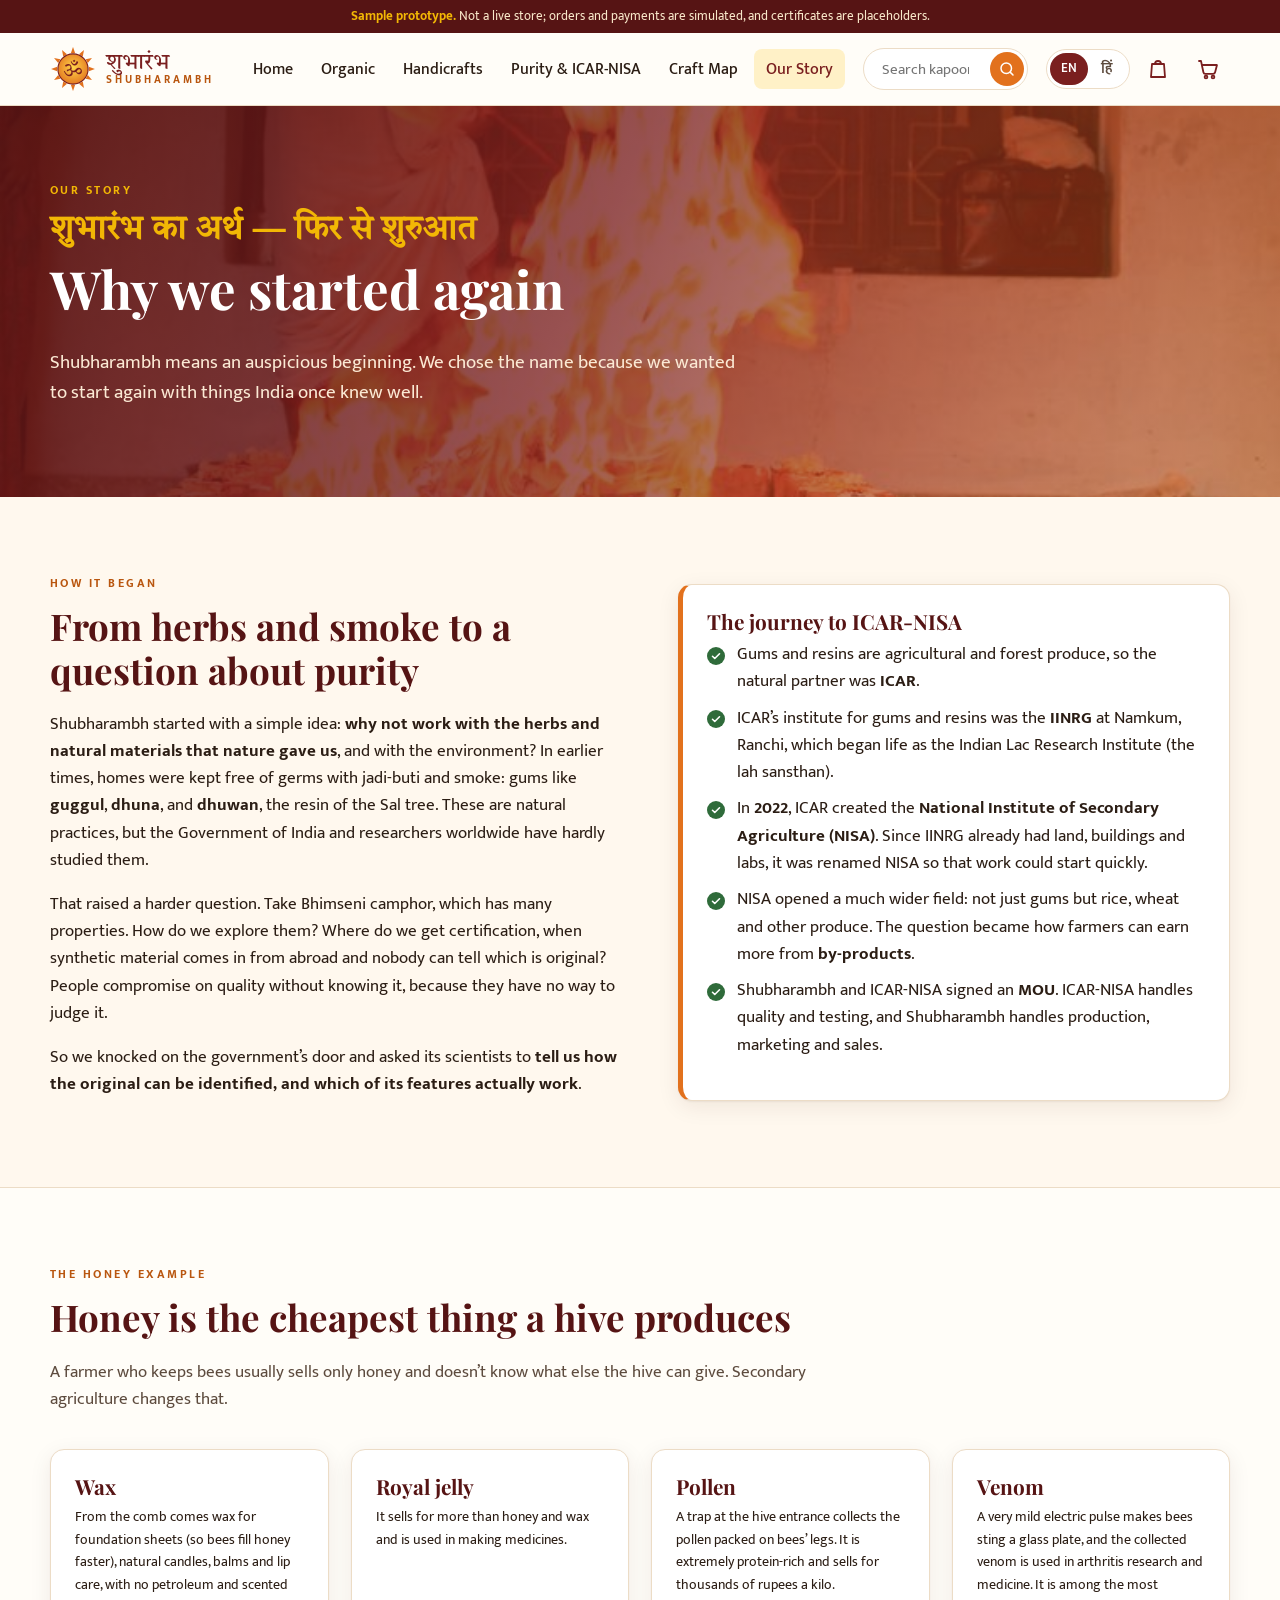
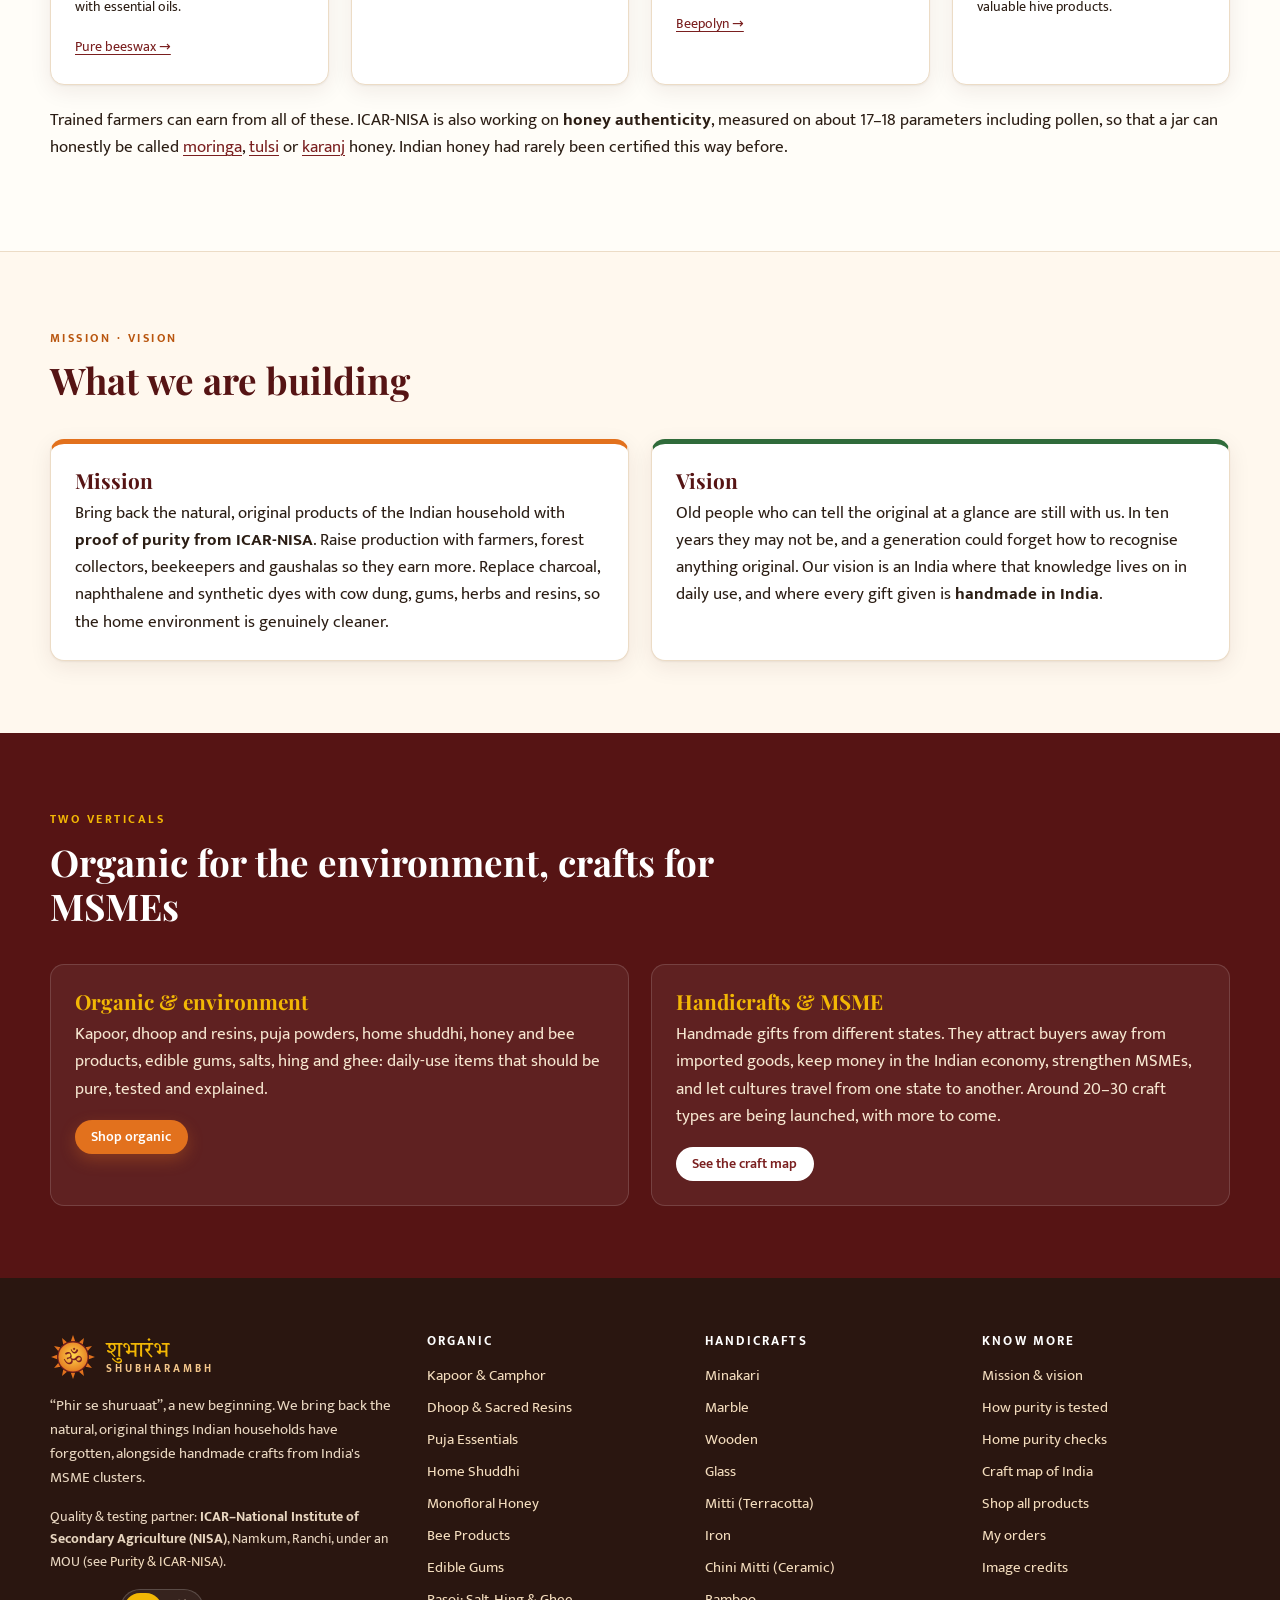
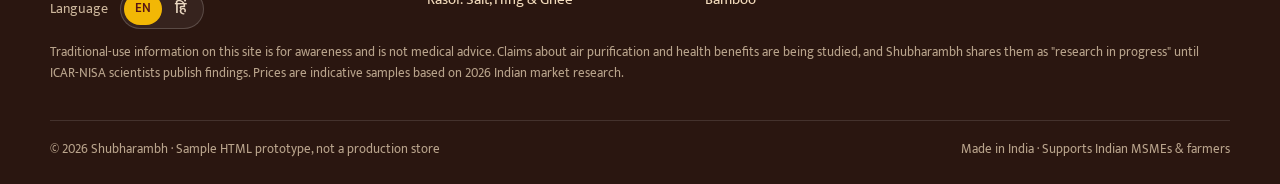
==== commit 1703abf3: "Add Hindi / English language switch across the whole site - EN | हिं switch in the header, mobile me" ====
--- a/about.html
+++ b/about.html
@@ -3,6 +3,7 @@
 <head>
   <meta charset="utf-8">
   <meta name="viewport" content="width=device-width, initial-scale=1">
+  <script>try{if(/[?&]lang=hi/.test(location.search)||(!/[?&]lang=en/.test(location.search)&&JSON.parse(localStorage.getItem("sr_lang")||'"en"')==="hi")){document.documentElement.className+=" lang-hi i18n-wait";document.documentElement.lang="hi";setTimeout(function(){document.documentElement.classList.remove("i18n-wait")},2500)}}catch(e){}</script>
   <title>Our Story | Shubharambh</title>
   <meta name="description" content="The story of Shubharambh: bringing natural, original products back to Indian homes with ICAR-NISA testing, and Indian handicrafts from MSME clusters.">
   <link rel="preconnect" href="https://fonts.googleapis.com">
@@ -81,9 +82,13 @@
   </main>
   <div id="site-footer"></div>
   <script src="assets/js/data-organic.js"></script>
+  <script src="assets/js/data-organic.hi.js"></script>
   <script src="assets/js/data-honey.js"></script>
   <script src="assets/js/data-crafts.js"></script>
+  <script src="assets/js/data-crafts.hi.js"></script>
   <script src="assets/js/images.js"></script>
+  <script src="assets/js/i18n.js"></script>
+  <script src="assets/js/i18n-static.js"></script>
   <script src="assets/js/app.js"></script>
 </body>
 </html>
--- a/assets/css/style.css
+++ b/assets/css/style.css
@@ -148,6 +148,24 @@
 .cart-count:empty, .cart-count[data-n="0"] { display: none; }
 .menu-toggle { display: none; }
 .mobile-nav { display: none; }
+
+/* ---------- Language switch ---------- */
+.lang-switch {
+  display: inline-flex; padding: 3px; border-radius: 999px; background: #fff; border: 1px solid var(--line); flex-shrink: 0;
+}
+.lang-switch button {
+  border: 0; background: transparent; min-width: 38px; height: 32px; padding: 0 10px; border-radius: 999px; cursor: pointer;
+  font: 600 .84rem/1 var(--font-body); color: var(--ink-soft);
+}
+.lang-switch button[lang="hi"] { font-size: .95rem; }
+.lang-switch button:hover { color: var(--maroon); }
+.lang-switch button[aria-pressed="true"] { background: var(--maroon); color: #fff; cursor: default; }
+.lang-switch button:focus-visible { outline: 2px solid var(--saffron); outline-offset: 1px; }
+.lang-switch.dark { background: rgba(255,255,255,.06); border-color: rgba(255,255,255,.18); }
+.lang-switch.dark button { color: #e8d6c0; }
+.lang-switch.dark button[aria-pressed="true"] { background: var(--haldi); color: var(--maroon-dark); }
+.mobile-lang { display: flex; align-items: center; justify-content: space-between; gap: 12px; padding: 12px 4px 2px; font-weight: 500; }
+.foot-lang { display: flex; align-items: center; gap: 12px; margin-top: 16px; font-size: .88rem; color: #cdb79c; }
 
 /* ---------- Hero ---------- */
 .hero {
@@ -560,6 +578,7 @@
   .main-nav, .header-search { display: none; }
   .menu-toggle { display: grid; }
   .header-icons { margin-left: auto; }
+  .mobile-nav .lang-switch { display: inline-flex; }
   .mobile-nav.open { display: block; border-top: 1px solid var(--line); background: var(--paper); padding: 12px 20px 18px; }
   .mobile-nav a { display: block; padding: 10px 4px; text-decoration: none; color: var(--ink); font-weight: 500; border-bottom: 1px solid var(--line); }
   .mobile-nav .header-search { display: block; max-width: none; margin: 0 0 8px; }
@@ -579,6 +598,9 @@
 }
 @media (max-width: 640px) {
   body { font-size: 16px; }
+  .header-icons { gap: 2px; }
+  .header-icons > .lang-switch button { min-width: 32px; height: 30px; padding: 0 7px; }
+  .orders-icon { display: none; }
   .wrap { padding: 0 16px; }
   section.block { padding: 52px 0; }
   .hero .wrap { padding-top: 56px; padding-bottom: 64px; }
@@ -608,3 +630,27 @@
   .success-box { padding: 26px 18px; }
   .mandala { width: 380px; height: 380px; right: -160px; }
 }
+
+/* ---------- Hindi (हिन्दी) mode ---------- */
+/* Until app.js swaps the static text in, keep the English body hidden (the head script removes this after 2.5s anyway). */
+html.i18n-wait main, html.i18n-wait .page-head, html.i18n-wait section { visibility: hidden; }
+/* Playfair Display has no Devanagari, so headings switch to Tiro Devanagari Hindi and other display text to Mukta. */
+html.lang-hi { --font-display: "Mukta", "Segoe UI", system-ui, sans-serif; }
+html.lang-hi body { line-height: 1.7; }
+html.lang-hi h1, html.lang-hi h2, html.lang-hi .stat b, html.lang-hi .cat-tile .cat-label b {
+  font-family: "Tiro Devanagari Hindi", "Mukta", serif; font-weight: 400; line-height: 1.35;
+}
+html.lang-hi h3, html.lang-hi h4 { line-height: 1.35; }
+html.lang-hi h3 { font-weight: 700; }
+/* Letter-spacing breaks Devanagari conjuncts, and uppercase means nothing in Hindi. */
+html.lang-hi .badge, html.lang-hi .eyebrow, html.lang-hi .p-card .p-cat, html.lang-hi .filters h4,
+html.lang-hi .site-footer h4, html.lang-hi .status-pill {
+  letter-spacing: 0; text-transform: none;
+}
+html.lang-hi .eyebrow { font-size: .9rem; }
+html.lang-hi .badge { font-size: .8rem; }
+html.lang-hi .p-card .p-cat { font-size: .82rem; }
+html.lang-hi .filters h4, html.lang-hi .site-footer h4 { font-size: .92rem; }
+/* The secondary (English) name under a Hindi product name. */
+html.lang-hi .p-card .p-hi, html.lang-hi .pd-hi { font-family: var(--font-body); font-style: italic; }
+html.lang-hi .cert::before { content: "नमूना"; letter-spacing: 0; font-size: .8rem; }
